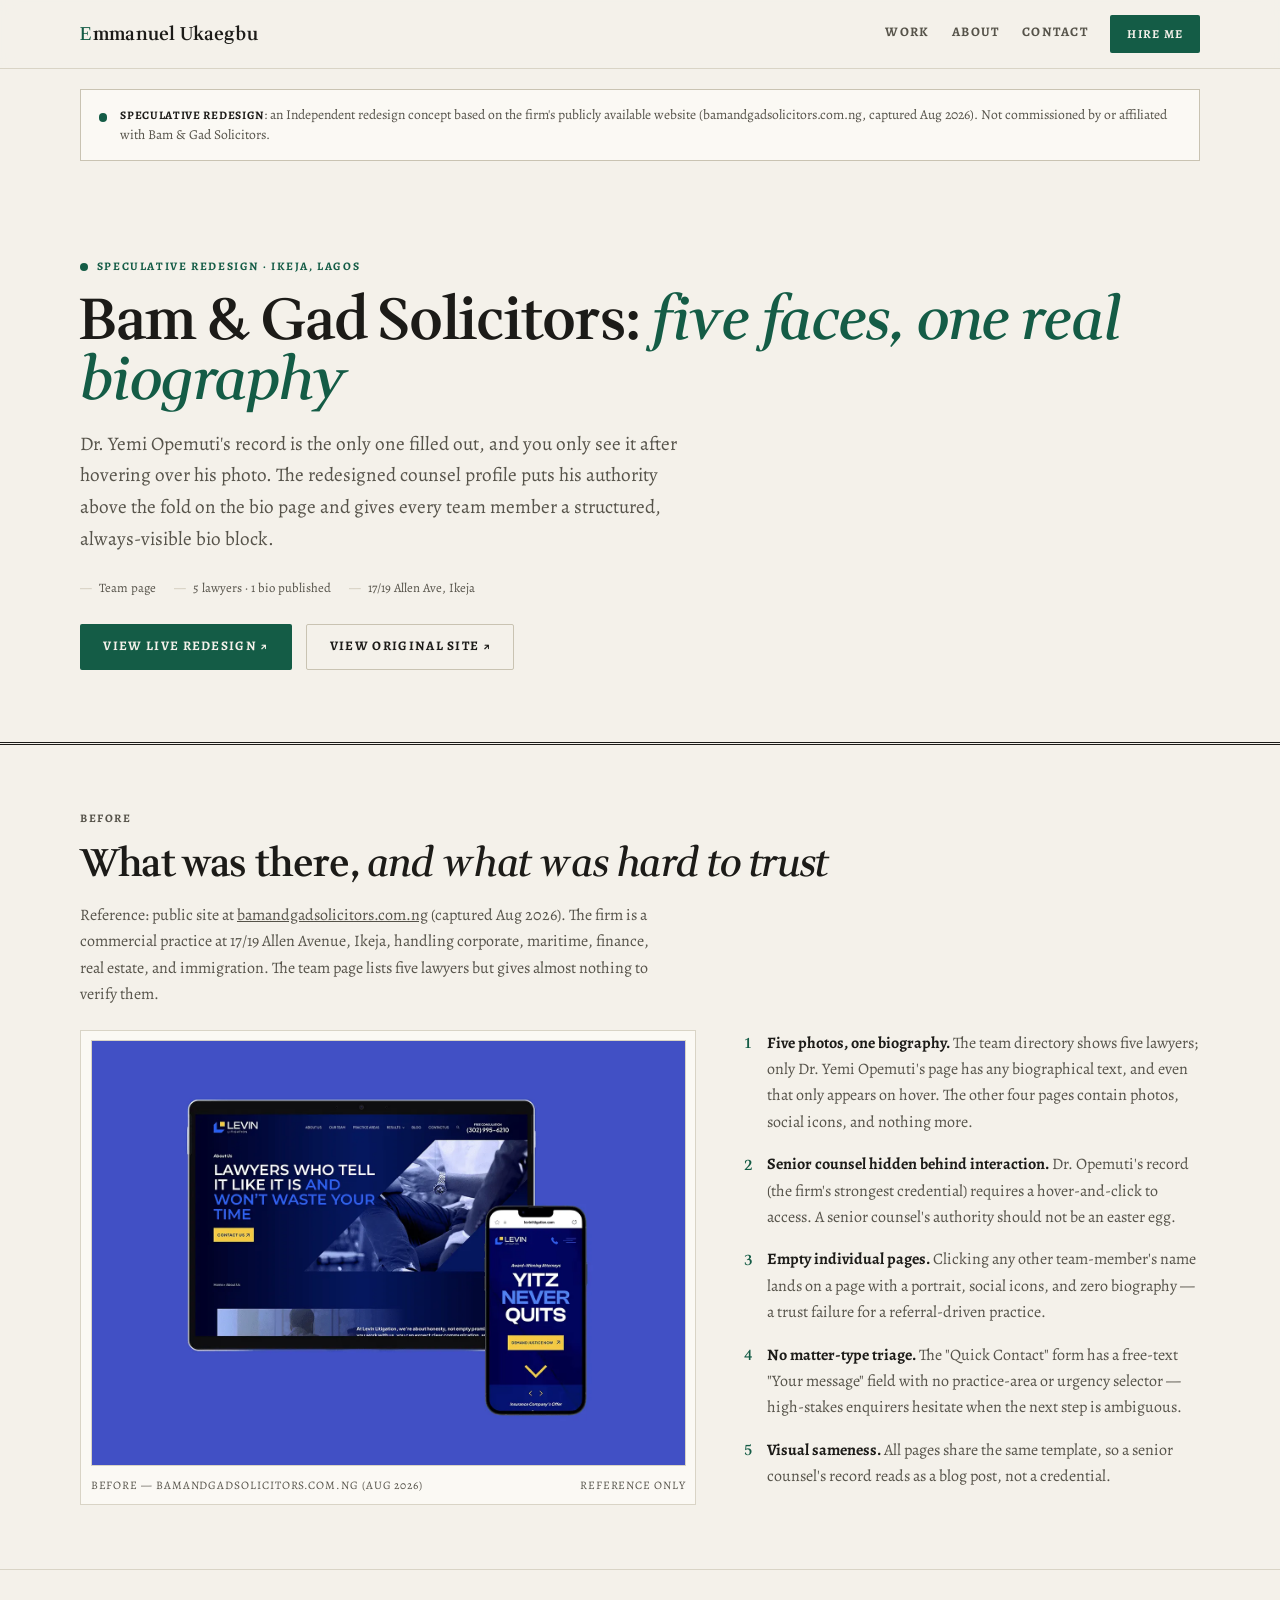
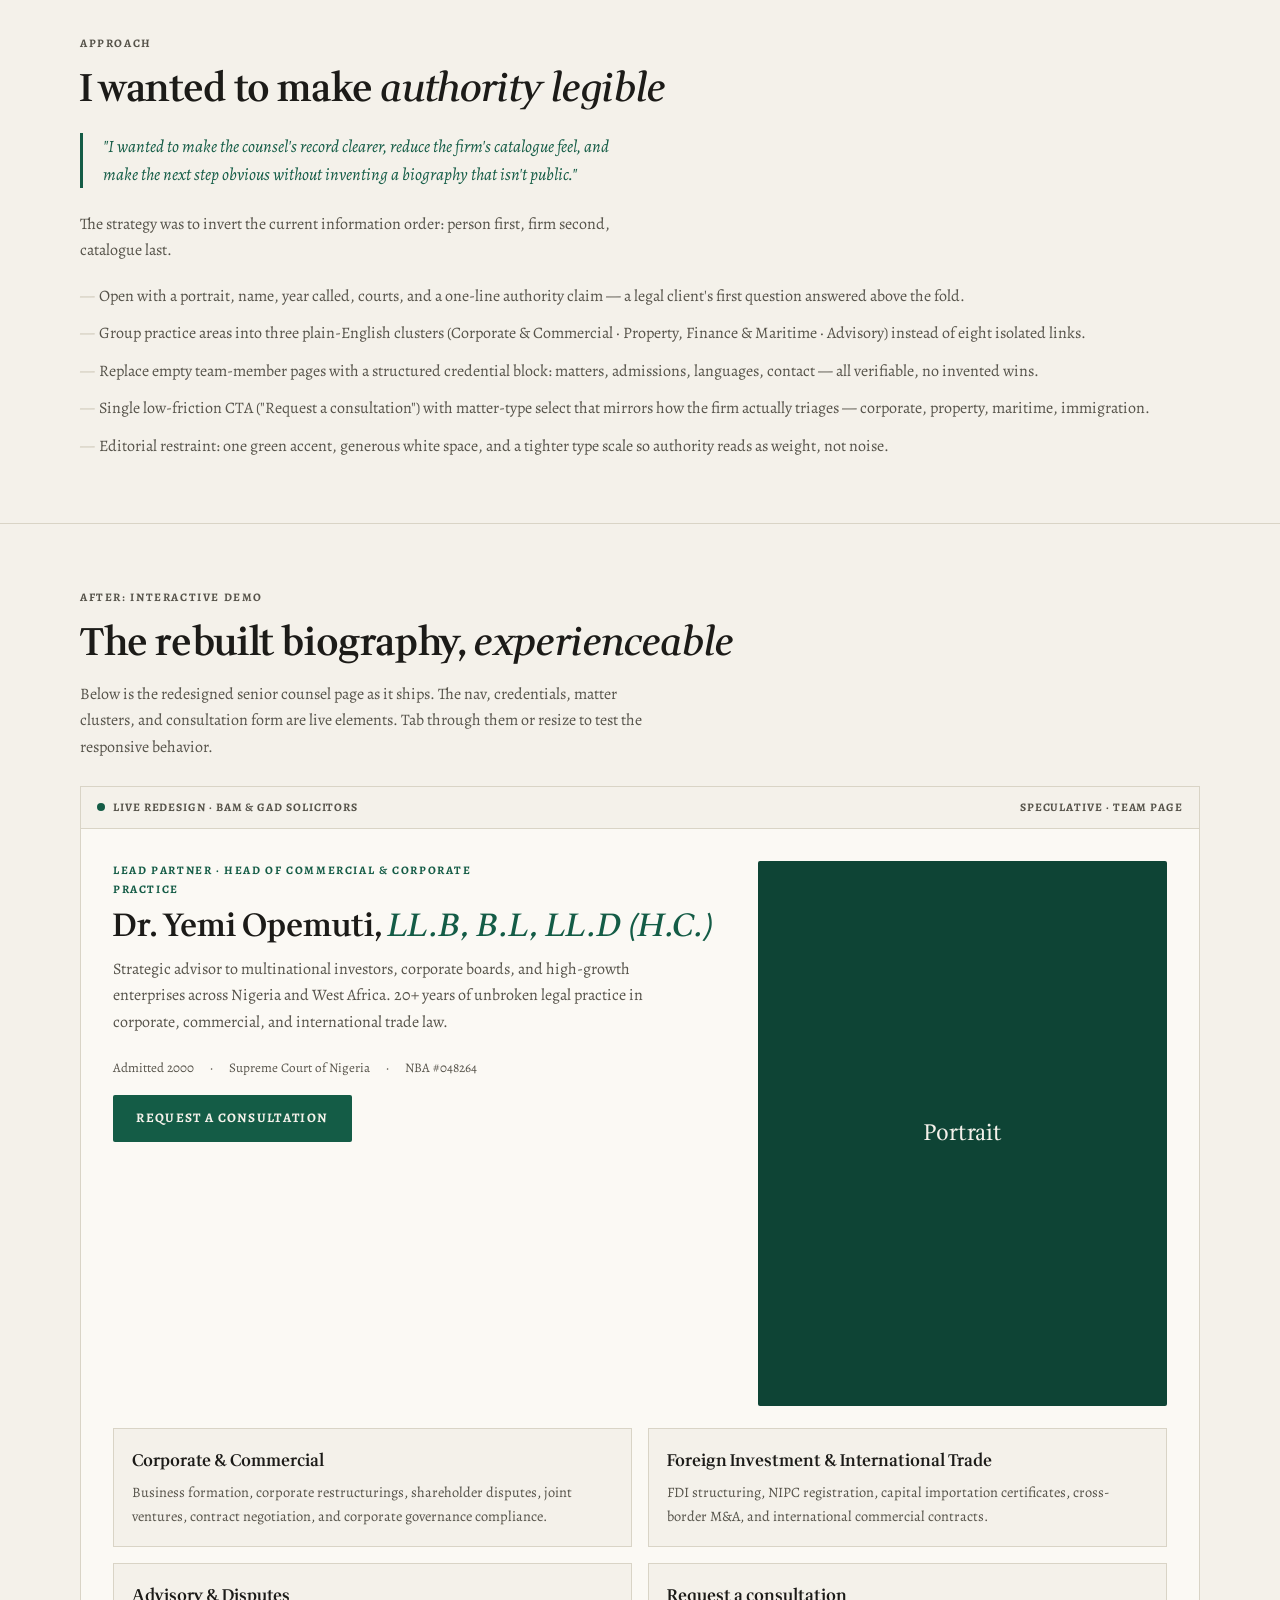
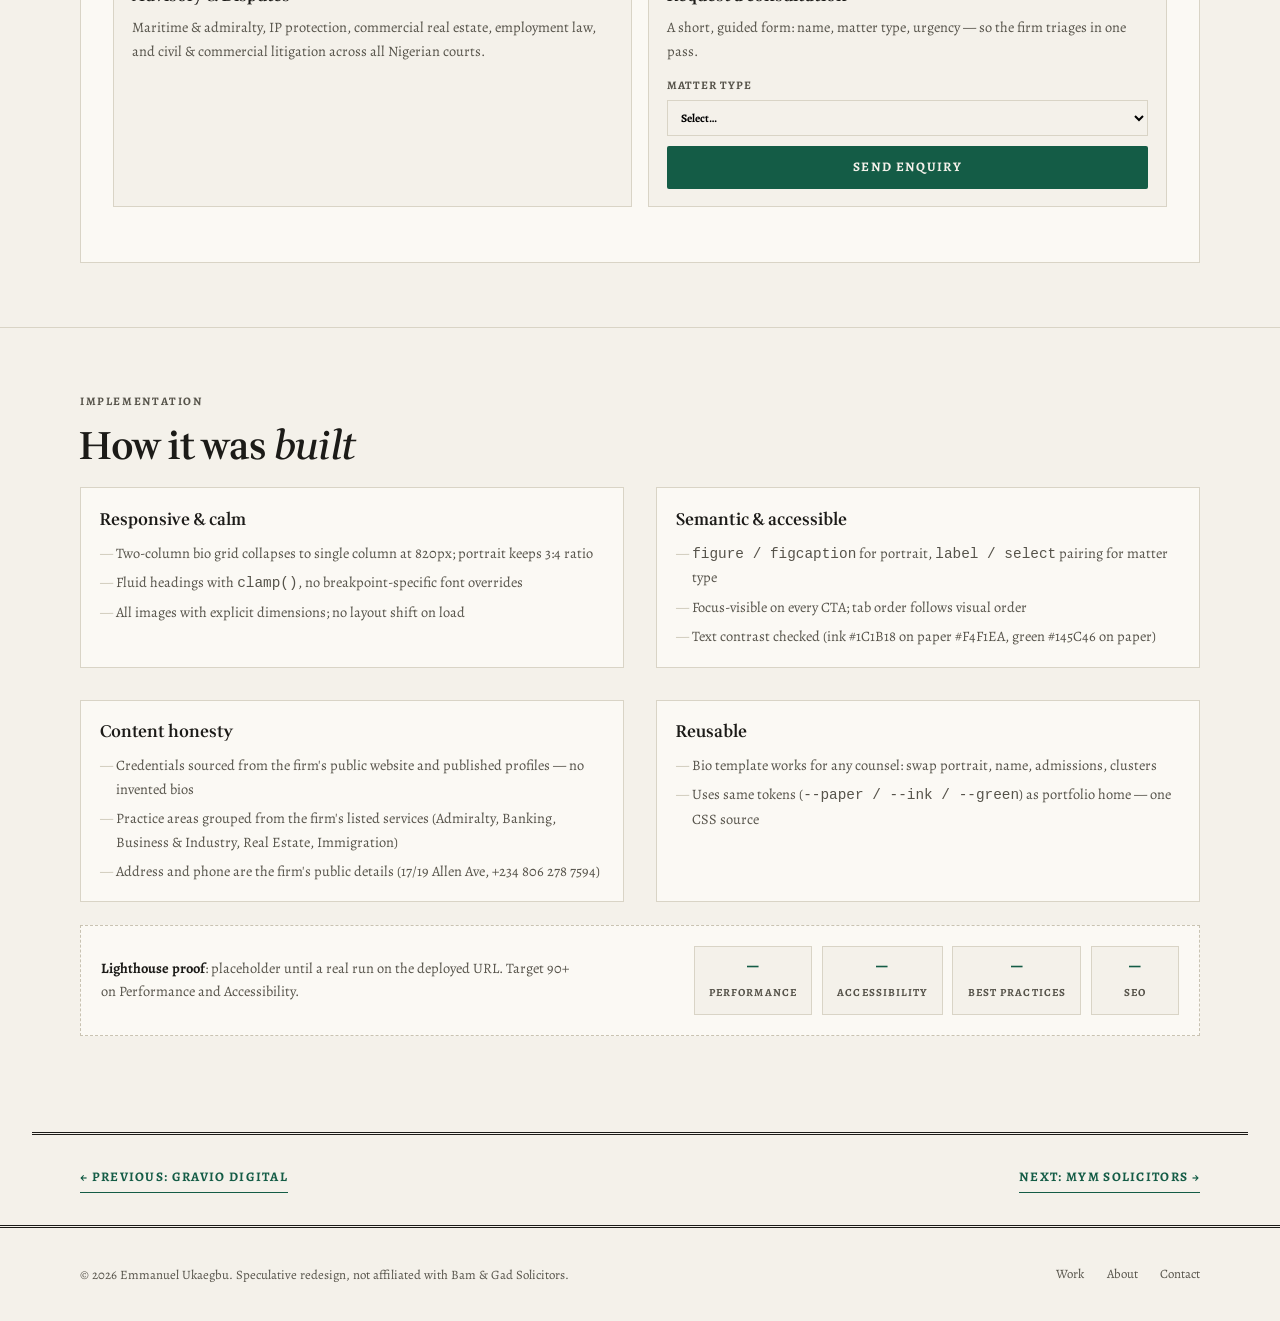
==== case-studies/bam-and-gad.html @ 8af645ba "Portfolio" ====
<!doctype html>
<html lang="en">
<head>
<meta charset="utf-8">
<meta name="viewport" content="width=device-width, initial-scale=1">
<title>Bam &amp; Gad Solicitors — Speculative Redesign · Emmanuel Ukaegbu</title>
<meta name="description" content="Speculative redesign of Bam & Gad Solicitors team page — five faces, one real biography hidden behind a hover. Before, approach, interactive after.">
<link rel="preconnect" href="https://fonts.googleapis.com">
<link rel="preconnect" href="https://fonts.gstatic.com" crossorigin>
<link href="https://fonts.googleapis.com/css2?family=Wittgenstein:ital,wght@0,400;0,500;0,600;0,700;1,400;1,500;1,600&family=Alegreya:ital,wght@0,400;0,500;0,700;1,400&display=swap" rel="stylesheet">
<link rel="stylesheet" href="case-study.css">
</head>
<body>
<header class="site-header">
  <div class="container inner">
    <a class="wordmark" href="../index.html"><span class="mark">E</span>mmanuel Ukaegbu</a>
    <nav class="header-nav" aria-label="Primary">
      <a class="nav-link" href="../index.html#work">Work</a>
      <a class="nav-link" href="../index.html#about">About</a>
      <a class="nav-link" href="../index.html#contact">Contact</a>
      <a class="btn btn-primary btn-small" href="../index.html#contact">Hire Me</a>
    </nav>
  </div>
</header>

<main>
  <div class="container">
    <div class="banner-spec">
      <span class="dot" aria-hidden="true"></span>
      <p><strong>Speculative Redesign</strong>: an Independent redesign concept based on the firm's publicly available website (bamandgadsolicitors.com.ng, captured Aug 2026). Not commissioned by or affiliated with Bam &amp; Gad Solicitors.</p>
    </div>
  </div>

  <section class="case-hero">
    <div class="container">
      <p class="label eyebrow">Speculative redesign · Ikeja, Lagos</p>
      <h1>Bam &amp; Gad Solicitors: <em>five faces, one real biography</em></h1>
      <p class="lede">Dr. Yemi Opemuti's record is the only one filled out, and you only see it after hovering over his photo. The redesigned counsel profile puts his authority above the fold on the bio page and gives every team member a structured, always-visible bio block.</p>
      <div class="meta"><span>Team page</span><span>5 lawyers · 1 bio published</span><span>17/19 Allen Ave, Ikeja</span></div>
      <div class="ctas">
        <a class="btn btn-primary" href="#after">View live redesign ↗</a>
        <a class="btn btn-ghost" href="https://www.bamandgadsolicitors.com.ng/" target="_blank" rel="noopener">View original site ↗</a>
      </div>
    </div>
  </section>

  <section class="cs-section">
    <div class="container">
      <p class="label cs-kicker">Before</p>
      <h2>What was there, <em>and what was hard to trust</em></h2>
      <p>Reference: public site at <a href="https://www.bamandgadsolicitors.com.ng/">bamandgadsolicitors.com.ng</a> (captured Aug 2026). The firm is a commercial practice at 17/19 Allen Avenue, Ikeja, handling corporate, maritime, finance, real estate, and immigration. The team page lists five lawyers but gives almost nothing to verify them.</p>
      <div class="before-grid">
        <figure class="before-shot">
          <img src="../images/Levin-thumb.webp" alt="Before reference placeholder: Bam & Gad team page — five photos, no visible names, hover-only bio for Dr. Opemuti" width="1400" height="1000" loading="lazy">
          <figcaption><span>Before — bamandgadsolicitors.com.ng (Aug 2026)</span><span>Reference only</span></figcaption>
        </figure>
        <ol class="observations">
          <li><strong>Five photos, one biography.</strong> The team directory shows five lawyers; only Dr. Yemi Opemuti's page has any biographical text, and even that only appears on hover. The other four pages contain photos, social icons, and nothing more.</li>
          <li><strong>Senior counsel hidden behind interaction.</strong> Dr. Opemuti's record (the firm's strongest credential) requires a hover-and-click to access. A senior counsel's authority should not be an easter egg.</li>
          <li><strong>Empty individual pages.</strong> Clicking any other team-member's name lands on a page with a portrait, social icons, and zero biography — a trust failure for a referral-driven practice.</li>
          <li><strong>No matter-type triage.</strong> The "Quick Contact" form has a free-text "Your message" field with no practice-area or urgency selector — high-stakes enquirers hesitate when the next step is ambiguous.</li>
          <li><strong>Visual sameness.</strong> All pages share the same template, so a senior counsel's record reads as a blog post, not a credential.</li>
        </ol>
      </div>
    </div>
  </section>

  <section class="cs-section">
    <div class="container">
      <p class="label cs-kicker">Approach</p>
      <h2>I wanted to make <em>authority legible</em></h2>
      <div class="approach-quote">
        <p><em>"I wanted to make the counsel's record clearer, reduce the firm's catalogue feel, and make the next step obvious without inventing a biography that isn't public."</em></p>
      </div>
      <p>The strategy was to invert the current information order: person first, firm second, catalogue last.</p>
      <ul class="approach-list">
        <li>Open with a portrait, name, year called, courts, and a one-line authority claim — a legal client's first question answered above the fold.</li>
        <li>Group practice areas into three plain-English clusters (Corporate &amp; Commercial · Property, Finance &amp; Maritime · Advisory) instead of eight isolated links.</li>
        <li>Replace empty team-member pages with a structured credential block: matters, admissions, languages, contact — all verifiable, no invented wins.</li>
        <li>Single low-friction CTA ("Request a consultation") with matter-type select that mirrors how the firm actually triages — corporate, property, maritime, immigration.</li>
        <li>Editorial restraint: one green accent, generous white space, and a tighter type scale so authority reads as weight, not noise.</li>
      </ul>
    </div>
  </section>

  <section class="cs-section" id="after">
    <div class="container">
      <p class="label cs-kicker">After: interactive demo</p>
      <h2>The rebuilt biography, <em>experienceable</em></h2>
      <p>Below is the redesigned senior counsel page as it ships. The nav, credentials, matter clusters, and consultation form are live elements. Tab through them or resize to test the responsive behavior.</p>
      <div class="after-demo">
        <div class="demo-bar"><span><span class="dot"></span>Live redesign · Bam &amp; Gad Solicitors</span><span>Speculative · Team page</span></div>
        <div class="demo-body">
          <div style="display:grid;grid-template-columns:1.2fr .8fr;gap:2rem;align-items:start;margin-bottom:1.4rem">
            <div>
              <p class="label" style="color:var(--green);margin-bottom:.6rem">Lead Partner · Head of Commercial &amp; Corporate Practice</p>
              <h3>Dr. Yemi Opemuti, <em>LL.B, B.L, LL.D (H.C.)</em></h3>
              <p class="demo-lede">Strategic advisor to multinational investors, corporate boards, and high-growth enterprises across Nigeria and West Africa. 20+ years of unbroken legal practice in corporate, commercial, and international trade law.</p>
              <div style="display:flex;flex-wrap:wrap;gap:.5rem 1rem;color:var(--ink-soft);font-size:.82rem;margin-bottom:1rem">
                <span>Admitted 2000</span><span>·</span><span>Supreme Court of Nigeria</span><span>·</span><span>NBA #048264</span>
              </div>
              <a class="btn btn-primary" href="#consult">Request a consultation</a>
            </div>
            <figure style="background:var(--green-deep);color:var(--paper);aspect-ratio:3/4;display:flex;align-items:center;justify-content:center;border-radius:2px;font-family:var(--display);font-size:1.4rem">
              Portrait
            </figure>
          </div>
          <div class="demo-grid">
            <article class="demo-card">
              <h4>Corporate &amp; Commercial</h4>
              <p>Business formation, corporate restructurings, shareholder disputes, joint ventures, contract negotiation, and corporate governance compliance.</p>
            </article>
            <article class="demo-card">
              <h4>Foreign Investment &amp; International Trade</h4>
              <p>FDI structuring, NIPC registration, capital importation certificates, cross-border M&amp;A, and international commercial contracts.</p>
            </article>
            <article class="demo-card">
              <h4>Advisory &amp; Disputes</h4>
              <p>Maritime &amp; admiralty, IP protection, commercial real estate, employment law, and civil &amp; commercial litigation across all Nigerian courts.</p>
            </article>
            <article class="demo-card" id="consult">
              <h4>Request a consultation</h4>
              <p style="margin-bottom:.8rem">A short, guided form: name, matter type, urgency — so the firm triages in one pass.</p>
              <form onsubmit="event.preventDefault(); this.querySelector('.form-status').hidden=false;" style="display:flex;flex-direction:column;gap:.6rem">
                <label style="font-size:.72rem;letter-spacing:.08em;text-transform:uppercase;font-weight:700;color:var(--ink-soft)">Matter type
                  <select style="width:100%;margin-top:.3rem;padding:.5rem .6rem;border:var(--rule-1px);background:var(--paper);font:inherit">
                    <option>Select…</option><option>Corporate / Commercial</option><option>Property / Real estate</option><option>Maritime / Shipping</option><option>Immigration</option>
                  </select>
                </label>
                <button class="btn btn-primary" type="submit">Send enquiry</button>
                <p class="form-status" hidden style="font-size:.85rem;color:var(--green)">Demo — no data sent. In production this posts to the firm's intake.</p>
              </form>
            </article>
          </div>
        </div>
      </div>
    </div>
  </section>

  <section class="cs-section">
    <div class="container">
      <p class="label cs-kicker">Implementation</p>
      <h2>How it was <em>built</em></h2>
      <div class="impl-grid">
        <div class="impl-card">
          <h3>Responsive &amp; calm</h3>
          <ul>
            <li>Two-column bio grid collapses to single column at 820px; portrait keeps 3:4 ratio</li>
            <li>Fluid headings with <code>clamp()</code>, no breakpoint-specific font overrides</li>
            <li>All images with explicit dimensions; no layout shift on load</li>
          </ul>
        </div>
        <div class="impl-card">
          <h3>Semantic &amp; accessible</h3>
          <ul>
            <li><code>figure / figcaption</code> for portrait, <code>label / select</code> pairing for matter type</li>
            <li>Focus-visible on every CTA; tab order follows visual order</li>
            <li>Text contrast checked (ink #1C1B18 on paper #F4F1EA, green #145C46 on paper)</li>
          </ul>
        </div>
        <div class="impl-card">
          <h3>Content honesty</h3>
          <ul>
            <li>Credentials sourced from the firm's public website and published profiles — no invented bios</li>
            <li>Practice areas grouped from the firm's listed services (Admiralty, Banking, Business &amp; Industry, Real Estate, Immigration)</li>
            <li>Address and phone are the firm's public details (17/19 Allen Ave, +234 806 278 7594)</li>
          </ul>
        </div>
        <div class="impl-card">
          <h3>Reusable</h3>
          <ul>
            <li>Bio template works for any counsel: swap portrait, name, admissions, clusters</li>
            <li>Uses same tokens (<code>--paper / --ink / --green</code>) as portfolio home — one CSS source</li>
          </ul>
        </div>
      </div>
      <div class="proof-box">
        <p><strong>Lighthouse proof</strong>: placeholder until a real run on the deployed URL. Target 90+ on Performance and Accessibility.</p>
        <div class="proof-metrics">
          <div class="proof-metric"><strong>—</strong><span>Performance</span></div>
          <div class="proof-metric"><strong>—</strong><span>Accessibility</span></div>
          <div class="proof-metric"><strong>—</strong><span>Best practices</span></div>
          <div class="proof-metric"><strong>—</strong><span>SEO</span></div>
        </div>
      </div>
    </div>
  </section>

  <nav class="cs-nav container" aria-label="Case study navigation">
    <a href="gravio-digital.html">← Previous: Gravio Digital</a>
    <a href="mym-solicitors.html">Next: MYM Solicitors →</a>
  </nav>
</main>

<footer class="site-footer">
  <div class="container inner">
    <p>© 2026 Emmanuel Ukaegbu. Speculative redesign, not affiliated with Bam &amp; Gad Solicitors.</p>
    <nav aria-label="Footer"><a href="../index.html#work">Work</a><a href="../index.html#about">About</a><a href="../index.html#contact">Contact</a></nav>
  </div>
</footer>
</body>
</html>
---- case-studies/case-study.css ----
/* Case study — extends public.html/styles.css tokens, no build step */
:root{
  --paper:#F4F1EA;
  --paper-raised:#FBF9F4;
  --ink:#1C1B18;
  --ink-soft:#56534A;
  --green:#145C46;
  --green-deep:#0E4435;
  --hairline:#D9D4C6;
  --hairline-strong:#C9C3B2;
  --display:"Wittgenstein","Times New Roman",Georgia,serif;
  --body:"Alegreya",Georgia,serif;
  --rule-1px:1px solid var(--hairline);
  --maxw:76rem;
}
*{box-sizing:border-box;margin:0;padding:0}
html{scroll-behavior:smooth}
body{background:var(--paper);color:var(--ink);font-family:var(--body);font-size:1rem;line-height:1.65;-webkit-font-smoothing:antialiased;text-rendering:optimizeLegibility}
::selection{background:var(--green);color:var(--paper)}
:focus-visible{outline:2px solid var(--green);outline-offset:3px}
img{display:block;max-width:100%}
a{color:inherit}
.container{max-width:var(--maxw);margin:0 auto;padding-inline:clamp(1.25rem,4vw,3rem)}
.label{font-family:var(--body);font-size:.72rem;letter-spacing:.14em;text-transform:uppercase;font-weight:700}

/* header — reuse */
.site-header{position:sticky;top:0;z-index:50;background:rgba(244,241,234,.92);backdrop-filter:blur(8px);border-bottom:var(--rule-1px)}
.site-header .inner{display:flex;align-items:center;justify-content:space-between;gap:1rem;padding-block:.95rem}
.wordmark{font-family:var(--display);font-size:1.15rem;font-weight:600;letter-spacing:.01em;text-decoration:none;color:var(--ink)}
.wordmark .mark{color:var(--green);/*font-style:italic;*/font-weight:500;margin-right:.12rem;}
.header-nav{display:flex;align-items:center;gap:1.4rem}
.header-nav a.nav-link{font-size:.82rem;letter-spacing:.1em;text-transform:uppercase;font-weight:700;color:var(--ink-soft);text-decoration:none;border-bottom:1px solid transparent;padding-bottom:.15rem}
.header-nav a.nav-link:hover{color:var(--green);border-bottom-color:var(--green)}
.btn{display:inline-block;font-family:var(--body);font-size:.82rem;letter-spacing:.1em;text-transform:uppercase;font-weight:700;padding:.72rem 1.4rem;border-radius:2px;text-decoration:none;border:1px solid transparent;transition:background .18s ease,color .18s ease,border-color .18s ease}
.btn-primary{background:var(--green);color:var(--paper)}
.btn-primary:hover{background:var(--green-deep)}
.btn-ghost{border-color:var(--hairline-strong);color:var(--ink)}
.btn-ghost:hover{border-color:var(--ink);background:var(--paper-raised)}
.btn-small{padding:.5rem 1rem;font-size:.76rem}

/* speculative banner */
.banner-spec{border:1px solid var(--hairline-strong);background:var(--paper-raised);padding:.9rem 1.1rem;display:flex;gap:.8rem;align-items:flex-start;margin-block:1.25rem}
.banner-spec .dot{flex:0 0 .55rem;height:.55rem;margin-top:.5rem;background:var(--green);border-radius:50%}
.banner-spec p{font-size:.85rem;color:var(--ink-soft);line-height:1.5}
.banner-spec strong{color:var(--ink);letter-spacing:.06em;text-transform:uppercase;font-size:.72rem}

/* case hero */
.case-hero{padding-block:clamp(2.5rem,6vw,4.5rem);border-bottom:3px double var(--ink)}
.case-hero .eyebrow{color:var(--green);margin-bottom:.9rem;display:inline-flex;align-items:center;gap:.55rem}
.case-hero .eyebrow::before{content:"";width:.5rem;height:.5rem;background:var(--green);border-radius:50%}
.case-hero h1{font-family:var(--display);font-weight:600;font-size:clamp(2rem,5vw,3.6rem);line-height:1.05;letter-spacing:-.015em;margin-bottom:1rem}
.case-hero h1 em{font-style:italic;font-weight:500;color:var(--green)}
.case-hero .lede{color:var(--ink-soft);font-size:clamp(1.05rem,1.5vw,1.2rem);max-width:62ch;margin-bottom:1.4rem}
.case-hero .meta{display:flex;flex-wrap:wrap;gap:.4rem 1.1rem;color:var(--ink-soft);font-size:.8rem;margin-bottom:1.6rem}
.case-hero .meta span{display:inline-flex;align-items:center;gap:.45rem}
.case-hero .meta span::before{content:"—";color:var(--hairline-strong)}
.case-hero .ctas{display:flex;flex-wrap:wrap;gap:.9rem}

/* sections */
.cs-section{padding-block:clamp(2.5rem,5vw,4rem);border-bottom:var(--rule-1px)}
.cs-section:last-of-type{border-bottom:none}
.cs-kicker{color:var(--green);margin-bottom:.6rem}
.cs-section h2{font-family:var(--display);font-weight:600;font-size:clamp(1.6rem,3vw,2.4rem);line-height:1.08;letter-spacing:-.01em;margin-bottom:1rem}
.cs-section h2 em{font-style:italic;font-weight:500}
.cs-section p{color:var(--ink-soft);max-width:66ch;margin-bottom:1rem}
.cs-section p strong{color:var(--ink)}

/* before */
.before-grid{display:grid;grid-template-columns:1.15fr .85fr;gap:clamp(1.5rem,4vw,3rem);align-items:start;margin-top:1.4rem}
.before-shot{border:var(--rule-1px);background:var(--paper-raised);padding:.6rem}
.before-shot img{width:100%;height:auto;border:var(--rule-1px)}
.before-shot figcaption{font-size:.72rem;letter-spacing:.08em;text-transform:uppercase;color:var(--ink-soft);margin-top:.6rem;display:flex;justify-content:space-between;gap:1rem;flex-wrap:wrap}
.observations{list-style:none;display:flex;flex-direction:column;gap:1rem}
.observations li{padding-left:1.4rem;position:relative;color:var(--ink-soft);max-width:62ch}
.observations li::before{content:counter(obs);counter-increment:obs;position:absolute;left:0;top:.15rem;font-family:var(--display);font-weight:600;color:var(--green);font-size:.9rem}
.observations{counter-reset:obs}
.observations li strong{color:var(--ink)}

/* approach */
.approach-quote{border-left:3px solid var(--green);padding-left:1.25rem;margin:1.4rem 0;max-width:62ch}
.approach-quote p{color:var(--ink);font-size:1.08rem;line-height:1.6;margin:0}
.approach-quote p em{color:var(--green);font-style:italic}
.approach-list{margin-top:1.2rem;list-style:none;display:flex;flex-direction:column;gap:.7rem}
.approach-list li{padding-left:1.2rem;position:relative;color:var(--ink-soft)}
.approach-list li::before{content:"—";position:absolute;left:0;color:var(--hairline-strong)}

/* after — interactive demo */
.after-demo{margin-top:1.6rem;border:var(--rule-1px);background:var(--paper-raised);overflow:hidden}
.after-demo .demo-bar{display:flex;align-items:center;justify-content:space-between;gap:1rem;padding:.7rem 1rem;border-bottom:var(--rule-1px);background:var(--paper);font-size:.72rem;letter-spacing:.08em;text-transform:uppercase;color:var(--ink-soft);font-weight:700}
.after-demo .demo-bar span{display:inline-flex;align-items:center;gap:.5rem}
.after-demo .demo-bar .dot{width:.5rem;height:.5rem;background:var(--green);border-radius:50%}
.demo-body{padding:clamp(1.25rem,3vw,2rem)}
.demo-body h3{font-family:var(--display);font-weight:600;font-size:clamp(1.4rem,2.6vw,2rem);line-height:1.08;margin-bottom:.8rem}
.demo-body h3 em{font-style:italic;font-weight:500;color:var(--green)}
.demo-body .demo-lede{color:var(--ink-soft);max-width:62ch;margin-bottom:1.4rem}
.demo-grid{display:grid;grid-template-columns:1fr 1fr;gap:1rem;margin-bottom:1.4rem}
.demo-card{border:var(--rule-1px);background:var(--paper);padding:1.1rem}
.demo-card h4{font-family:var(--display);font-size:1.05rem;font-weight:600;margin-bottom:.4rem}
.demo-card p{font-size:.9rem;margin:0}
.demo-actions{display:flex;flex-wrap:wrap;gap:.8rem;margin-top:1.2rem}

/* implementation */
.impl-grid{display:grid;grid-template-columns:1fr 1fr;gap:clamp(1.25rem,3vw,2rem);margin-top:1.2rem}
.impl-card{border:var(--rule-1px);background:var(--paper-raised);padding:1.1rem 1.2rem}
.impl-card h3{font-family:var(--display);font-size:1.05rem;font-weight:600;margin-bottom:.5rem}
.impl-card ul{list-style:none;display:flex;flex-direction:column;gap:.35rem;color:var(--ink-soft);font-size:.9rem}
.impl-card ul li{padding-left:1rem;position:relative}
.impl-card ul li::before{content:"—";position:absolute;left:0;color:var(--hairline-strong)}

/* proof */
.proof-box{border:1px dashed var(--hairline-strong);background:var(--paper-raised);padding:1.25rem;margin-top:1.4rem;display:flex;flex-wrap:wrap;gap:1rem;align-items:center;justify-content:space-between}
.proof-box p{margin:0;font-size:.9rem;max-width:60ch}
.proof-metrics{display:flex;gap:.6rem;flex-wrap:wrap}
.proof-metric{border:var(--rule-1px);background:var(--paper);padding:.6rem .9rem;text-align:center;min-width:5.5rem}
.proof-metric strong{display:block;font-family:var(--display);font-size:1.35rem;color:var(--green);line-height:1}
.proof-metric span{font-size:.68rem;letter-spacing:.1em;text-transform:uppercase;color:var(--ink-soft);font-weight:700}

/* insights placeholder (WP deferred) */
.insights-placeholder{border:var(--rule-1px);background:var(--paper-raised);padding:1.25rem;margin-top:1.4rem}
.insights-placeholder h3{font-family:var(--display);font-size:1.1rem;font-weight:600;margin-bottom:.5rem}
.insights-placeholder p{margin:0 0 .6rem}
.insights-placeholder code{font-size:.85rem;background:var(--paper);border:var(--rule-1px);padding:.15rem .4rem}

/* nav between case studies */
.cs-nav{display:flex;flex-wrap:wrap;justify-content:space-between;gap:1rem;padding-block:2rem;border-top:3px double var(--ink);margin-top:2rem}
.cs-nav a{font-size:.82rem;letter-spacing:.1em;text-transform:uppercase;font-weight:700;color:var(--green);text-decoration:none;border-bottom:1px solid var(--green);padding-bottom:.2rem}
.cs-nav a:hover{color:var(--green-deep);border-bottom-color:var(--green-deep)}

/* footer */
.site-footer{border-top:3px double var(--ink);padding-block:2.2rem;font-size:.8rem;color:var(--ink-soft)}
.site-footer .inner{display:flex;flex-wrap:wrap;justify-content:space-between;gap:1rem 2rem;align-items:center}
.site-footer nav{display:flex;gap:1.4rem;flex-wrap:wrap}
.site-footer a{color:var(--ink-soft);text-decoration:none;border-bottom:1px solid transparent;padding-bottom:.1rem}
.site-footer a:hover{color:var(--green);border-bottom-color:var(--green)}

@media (max-width:820px){
  .before-grid,.demo-grid,.impl-grid{grid-template-columns:1fr}
  .header-nav .nav-link{display:none}
}
@media (prefers-reduced-motion:reduce){*{animation:none!important;transition:none!important}}
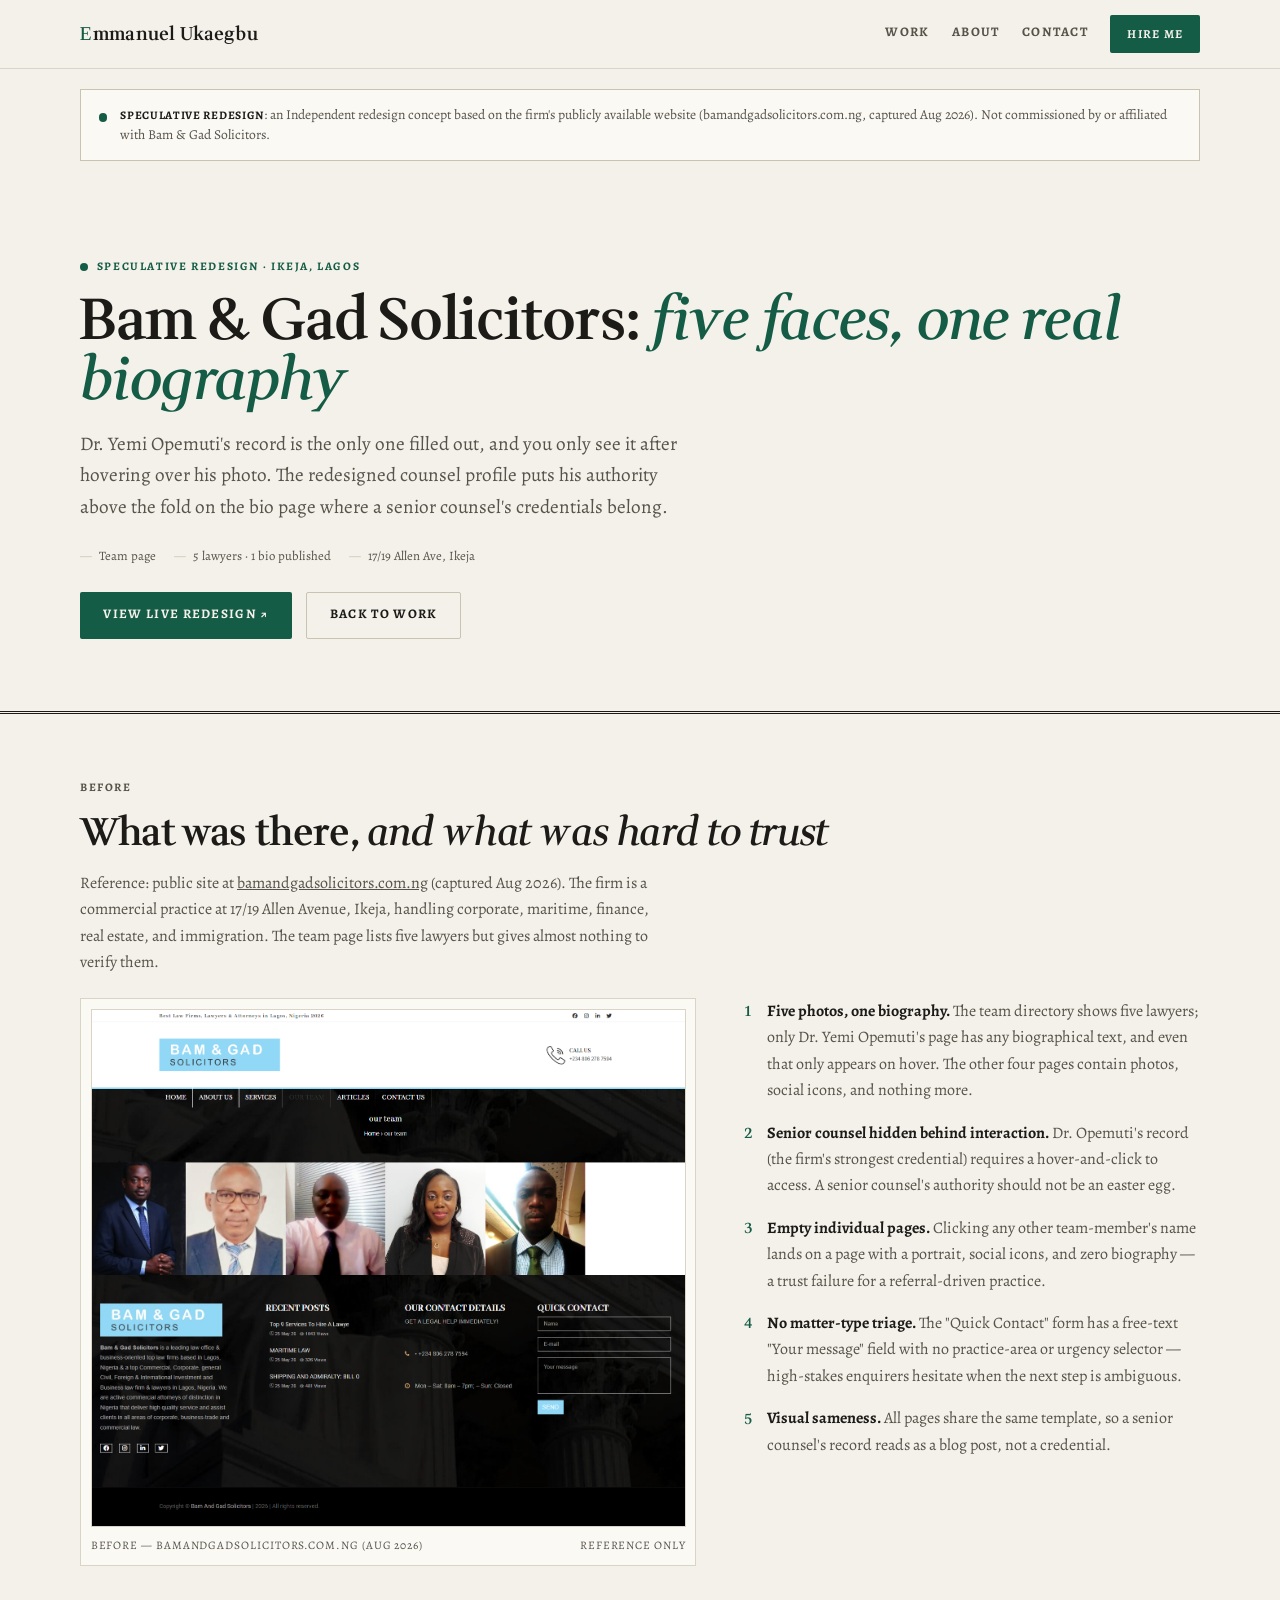
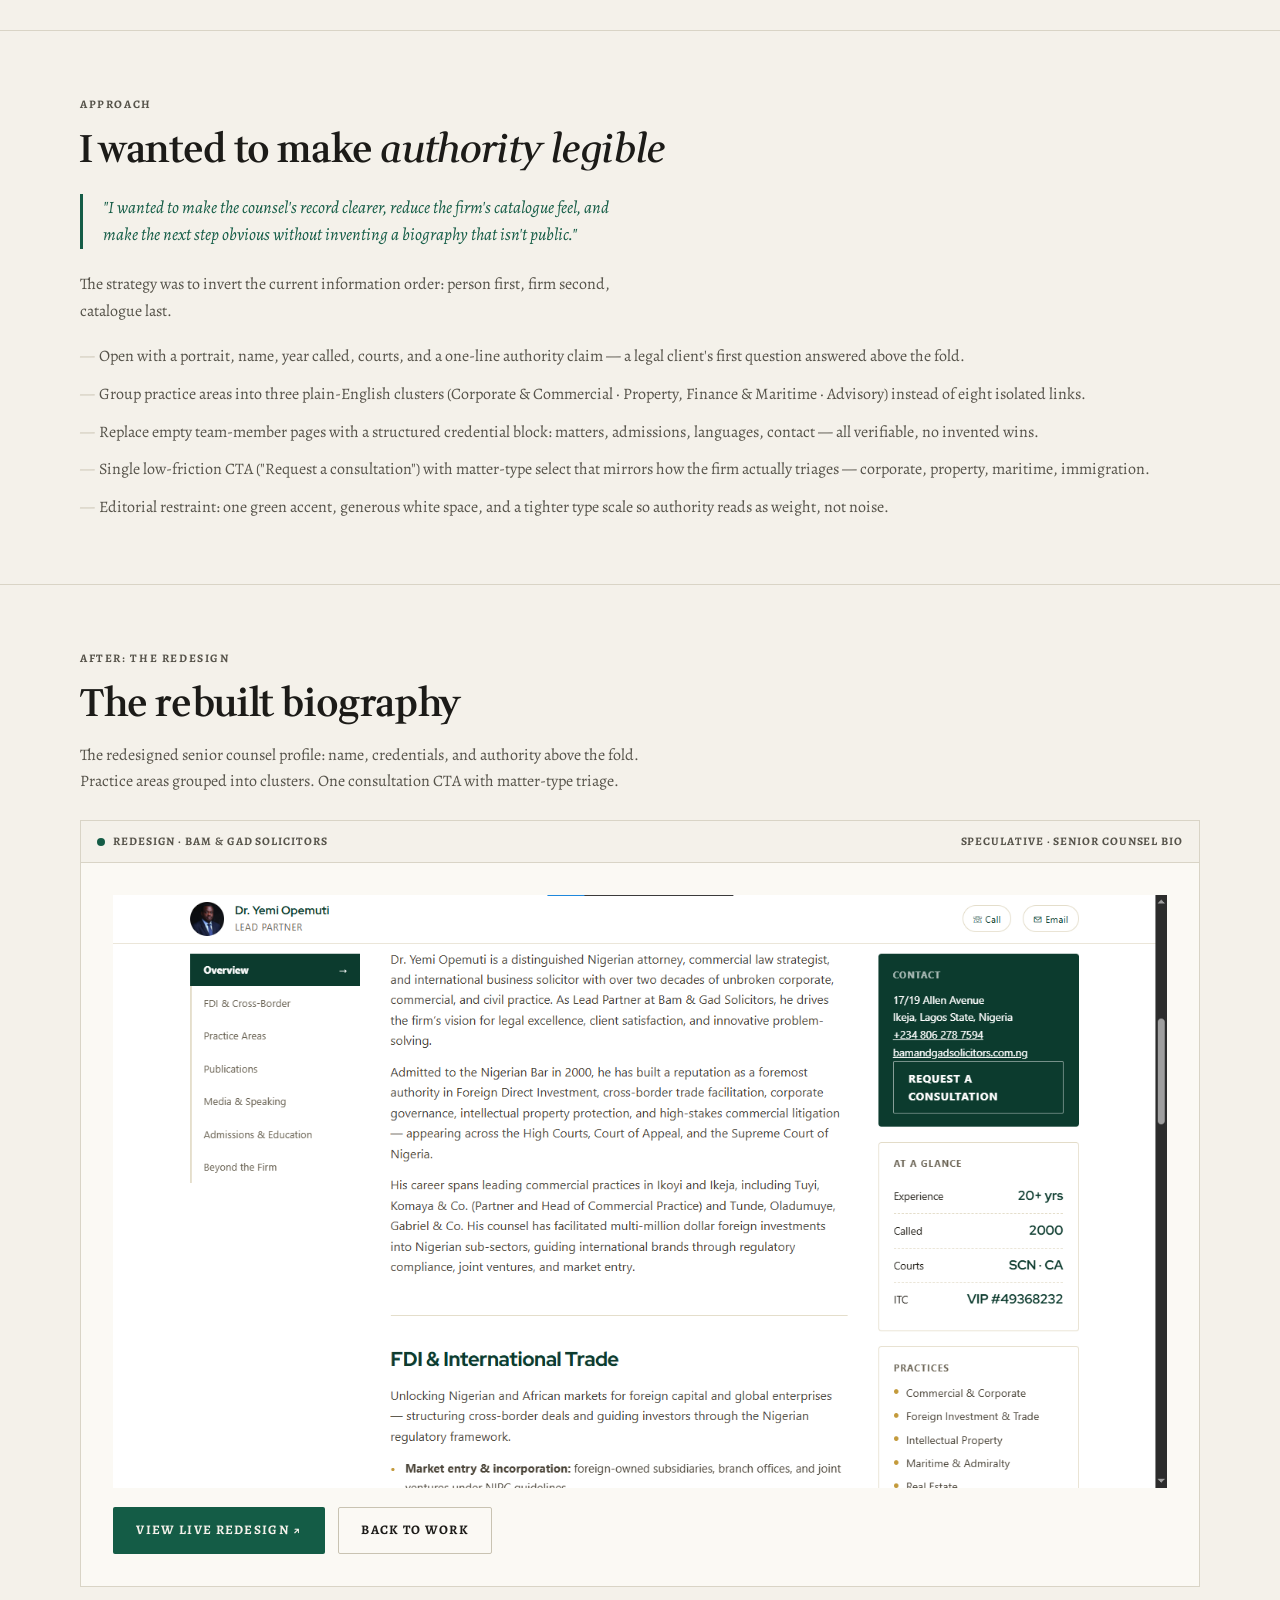
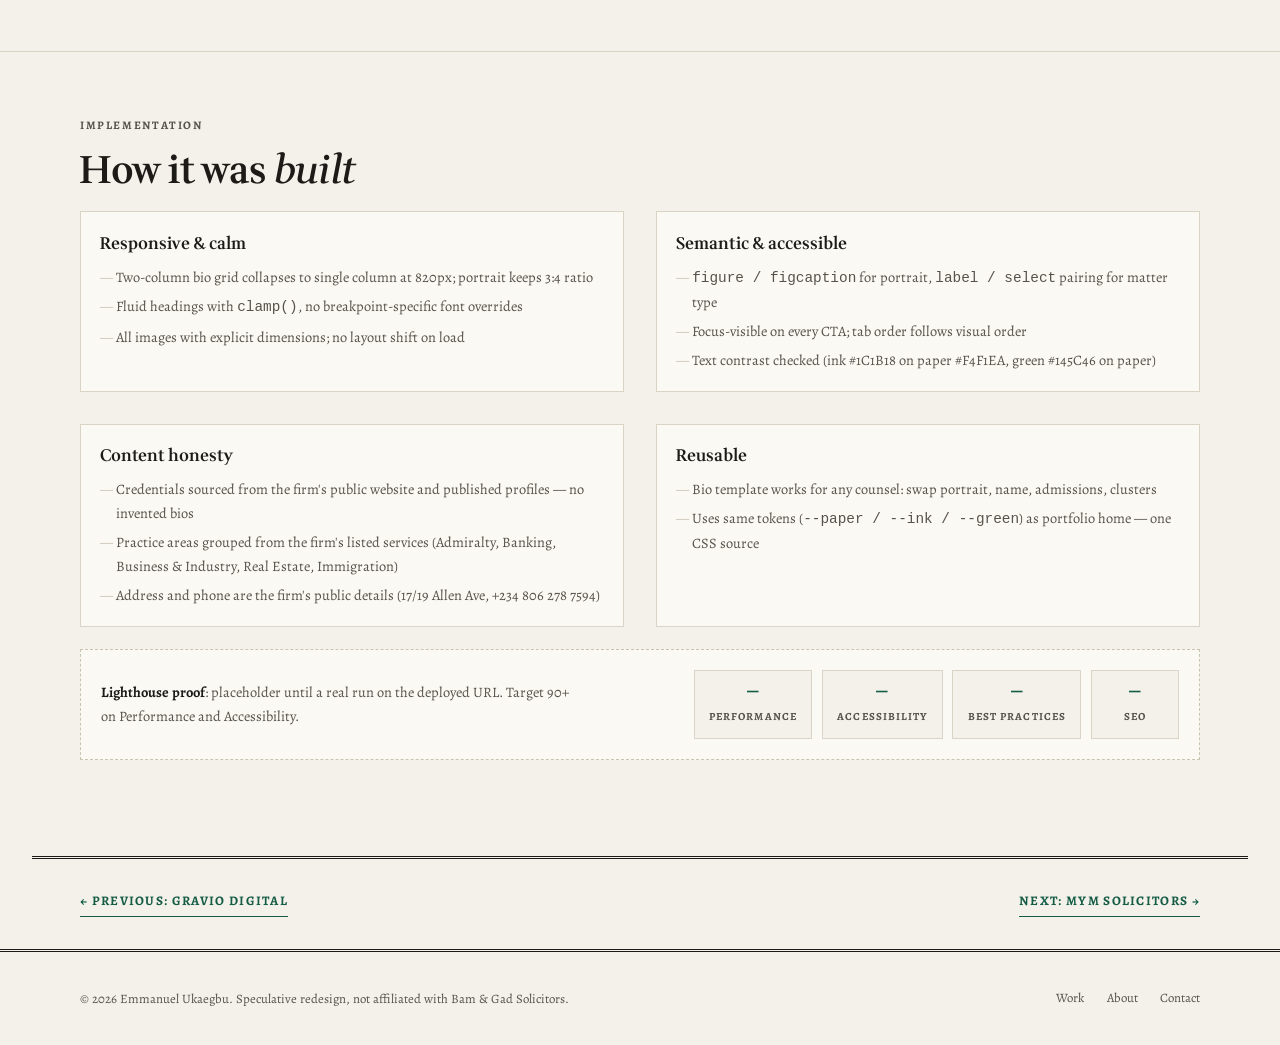
==== commit 97ee3a2f: "Shelved - Back to Agency" ====
--- a/case-studies/bam-and-gad.html
+++ b/case-studies/bam-and-gad.html
@@ -35,11 +35,11 @@
     <div class="container">
       <p class="label eyebrow">Speculative redesign · Ikeja, Lagos</p>
       <h1>Bam &amp; Gad Solicitors: <em>five faces, one real biography</em></h1>
-      <p class="lede">Dr. Yemi Opemuti's record is the only one filled out, and you only see it after hovering over his photo. The redesigned counsel profile puts his authority above the fold on the bio page and gives every team member a structured, always-visible bio block.</p>
+      <p class="lede">Dr. Yemi Opemuti's record is the only one filled out, and you only see it after hovering over his photo. The redesigned counsel profile puts his authority above the fold on the bio page where a senior counsel's credentials belong.</p>
       <div class="meta"><span>Team page</span><span>5 lawyers · 1 bio published</span><span>17/19 Allen Ave, Ikeja</span></div>
       <div class="ctas">
-        <a class="btn btn-primary" href="#after">View live redesign ↗</a>
-        <a class="btn btn-ghost" href="https://www.bamandgadsolicitors.com.ng/" target="_blank" rel="noopener">View original site ↗</a>
+        <a class="btn btn-primary" href="assets/bam-gad-redesign/dr-yemi-bio.html" target="_blank" rel="noopener">View live redesign ↗</a>
+        <a class="btn btn-ghost" href="../index.html#work">Back to Work</a>
       </div>
     </div>
   </section>
@@ -51,7 +51,7 @@
       <p>Reference: public site at <a href="https://www.bamandgadsolicitors.com.ng/">bamandgadsolicitors.com.ng</a> (captured Aug 2026). The firm is a commercial practice at 17/19 Allen Avenue, Ikeja, handling corporate, maritime, finance, real estate, and immigration. The team page lists five lawyers but gives almost nothing to verify them.</p>
       <div class="before-grid">
         <figure class="before-shot">
-          <img src="../images/Levin-thumb.webp" alt="Before reference placeholder: Bam & Gad team page — five photos, no visible names, hover-only bio for Dr. Opemuti" width="1400" height="1000" loading="lazy">
+          <img src="../images/team_main.png" alt="Before: Bam & Gad Solicitors team page — five photos, no visible names, hover-only bio for Dr. Opemuti" width="1400" height="1000" loading="lazy">
           <figcaption><span>Before — bamandgadsolicitors.com.ng (Aug 2026)</span><span>Reference only</span></figcaption>
         </figure>
         <ol class="observations">
@@ -85,52 +85,18 @@
 
   <section class="cs-section" id="after">
     <div class="container">
-      <p class="label cs-kicker">After: interactive demo</p>
-      <h2>The rebuilt biography, <em>experienceable</em></h2>
-      <p>Below is the redesigned senior counsel page as it ships. The nav, credentials, matter clusters, and consultation form are live elements. Tab through them or resize to test the responsive behavior.</p>
+      <p class="label cs-kicker">After: the redesign</p>
+      <h2>The rebuilt biography</h2>
+      <p>The redesigned senior counsel profile: name, credentials, and authority above the fold. Practice areas grouped into clusters. One consultation CTA with matter-type triage.</p>
       <div class="after-demo">
-        <div class="demo-bar"><span><span class="dot"></span>Live redesign · Bam &amp; Gad Solicitors</span><span>Speculative · Team page</span></div>
+        <div class="demo-bar"><span><span class="dot"></span>Redesign · Bam &amp; Gad Solicitors</span><span>Speculative · Senior counsel bio</span></div>
         <div class="demo-body">
-          <div style="display:grid;grid-template-columns:1.2fr .8fr;gap:2rem;align-items:start;margin-bottom:1.4rem">
-            <div>
-              <p class="label" style="color:var(--green);margin-bottom:.6rem">Lead Partner · Head of Commercial &amp; Corporate Practice</p>
-              <h3>Dr. Yemi Opemuti, <em>LL.B, B.L, LL.D (H.C.)</em></h3>
-              <p class="demo-lede">Strategic advisor to multinational investors, corporate boards, and high-growth enterprises across Nigeria and West Africa. 20+ years of unbroken legal practice in corporate, commercial, and international trade law.</p>
-              <div style="display:flex;flex-wrap:wrap;gap:.5rem 1rem;color:var(--ink-soft);font-size:.82rem;margin-bottom:1rem">
-                <span>Admitted 2000</span><span>·</span><span>Supreme Court of Nigeria</span><span>·</span><span>NBA #048264</span>
-              </div>
-              <a class="btn btn-primary" href="#consult">Request a consultation</a>
-            </div>
-            <figure style="background:var(--green-deep);color:var(--paper);aspect-ratio:3/4;display:flex;align-items:center;justify-content:center;border-radius:2px;font-family:var(--display);font-size:1.4rem">
-              Portrait
-            </figure>
-          </div>
-          <div class="demo-grid">
-            <article class="demo-card">
-              <h4>Corporate &amp; Commercial</h4>
-              <p>Business formation, corporate restructurings, shareholder disputes, joint ventures, contract negotiation, and corporate governance compliance.</p>
-            </article>
-            <article class="demo-card">
-              <h4>Foreign Investment &amp; International Trade</h4>
-              <p>FDI structuring, NIPC registration, capital importation certificates, cross-border M&amp;A, and international commercial contracts.</p>
-            </article>
-            <article class="demo-card">
-              <h4>Advisory &amp; Disputes</h4>
-              <p>Maritime &amp; admiralty, IP protection, commercial real estate, employment law, and civil &amp; commercial litigation across all Nigerian courts.</p>
-            </article>
-            <article class="demo-card" id="consult">
-              <h4>Request a consultation</h4>
-              <p style="margin-bottom:.8rem">A short, guided form: name, matter type, urgency — so the firm triages in one pass.</p>
-              <form onsubmit="event.preventDefault(); this.querySelector('.form-status').hidden=false;" style="display:flex;flex-direction:column;gap:.6rem">
-                <label style="font-size:.72rem;letter-spacing:.08em;text-transform:uppercase;font-weight:700;color:var(--ink-soft)">Matter type
-                  <select style="width:100%;margin-top:.3rem;padding:.5rem .6rem;border:var(--rule-1px);background:var(--paper);font:inherit">
-                    <option>Select…</option><option>Corporate / Commercial</option><option>Property / Real estate</option><option>Maritime / Shipping</option><option>Immigration</option>
-                  </select>
-                </label>
-                <button class="btn btn-primary" type="submit">Send enquiry</button>
-                <p class="form-status" hidden style="font-size:.85rem;color:var(--green)">Demo — no data sent. In production this posts to the firm's intake.</p>
-              </form>
-            </article>
+          <figure class="after-shot">
+            <img src="../images/bam-gad-redesign.png" alt="Redesigned Bam & Gad Solicitors senior counsel bio page" width="1400" height="1000" loading="lazy">
+          </figure>
+          <div class="demo-actions">
+            <a class="btn btn-primary" href="assets/bam-gad-redesign/dr-yemi-bio.html" target="_blank" rel="noopener">View live redesign ↗</a>
+            <a class="btn btn-ghost" href="../index.html#work">Back to Work</a>
           </div>
         </div>
       </div>
--- a/case-studies/case-study.css
+++ b/case-studies/case-study.css
@@ -69,6 +69,7 @@
 .before-grid{display:grid;grid-template-columns:1.15fr .85fr;gap:clamp(1.5rem,4vw,3rem);align-items:start;margin-top:1.4rem}
 .before-shot{border:var(--rule-1px);background:var(--paper-raised);padding:.6rem}
 .before-shot img{width:100%;height:auto;border:var(--rule-1px)}
+.after-shot img{width:100%;height:auto}
 .before-shot figcaption{font-size:.72rem;letter-spacing:.08em;text-transform:uppercase;color:var(--ink-soft);margin-top:.6rem;display:flex;justify-content:space-between;gap:1rem;flex-wrap:wrap}
 .observations{list-style:none;display:flex;flex-direction:column;gap:1rem}
 .observations li{padding-left:1.4rem;position:relative;color:var(--ink-soft);max-width:62ch}
